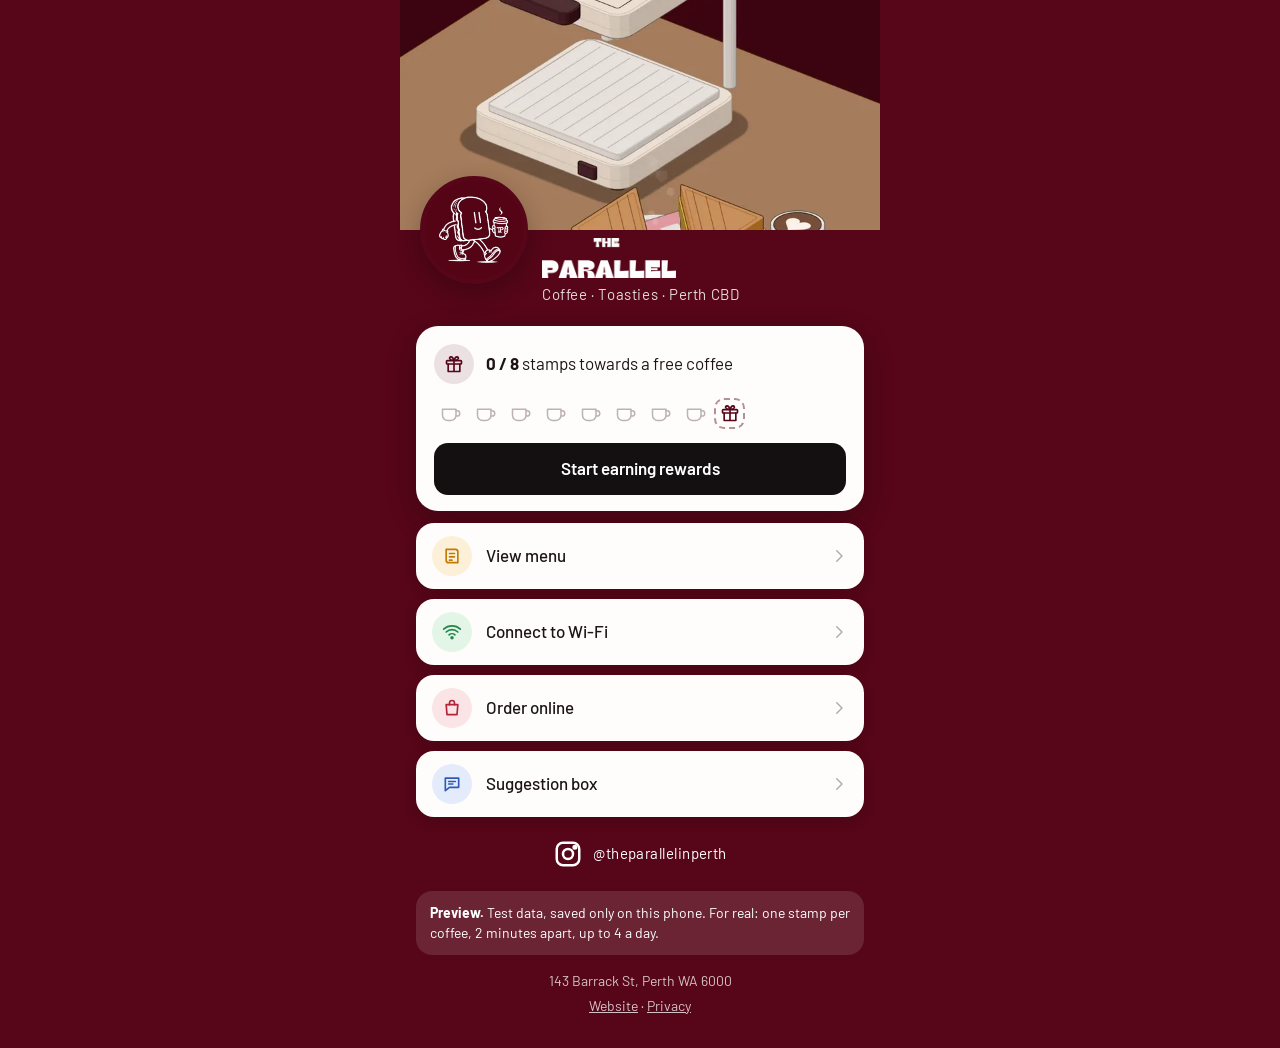
==== app/index.html @ e0374dcf "App de fidelidad (preview): página del café, tarjeta de sellos, menú, wifi y sugerencias Co-Authored" ====
<!doctype html>
<html lang="en">
  <head>
    <meta charset="UTF-8" />
    <meta name="viewport" content="width=device-width, initial-scale=1.0, viewport-fit=cover" />
    <meta name="theme-color" content="#560618" />
    <meta name="robots" content="noindex" />
    <link rel="icon" type="image/png" href="venues/the-parallel/icon-192.png" />
    <link rel="apple-touch-icon" href="venues/the-parallel/icon-192.png" />
    <link rel="manifest" href="manifest.webmanifest" />
    <meta name="apple-mobile-web-app-capable" content="yes" />
    <meta name="apple-mobile-web-app-status-bar-style" content="black-translucent" />
    <meta name="apple-mobile-web-app-title" content="The Parallel" />
    <link rel="preconnect" href="https://fonts.googleapis.com" />
    <link rel="preconnect" href="https://fonts.gstatic.com" crossorigin />
    <link href="https://fonts.googleapis.com/css2?family=Anton&family=Barlow:wght@400;500;600;700&display=swap" rel="stylesheet" />
    <title>The Parallel</title>
    <script type="module" crossorigin src="./assets/index-B_tywUZi.js"></script>
    <link rel="stylesheet" crossorigin href="./assets/index-DwlI2sBi.css">
  </head>
  <body>
    <div id="root"></div>
  </body>
</html>
---- app/assets/index-DwlI2sBi.css ----
:root{--brand:#560618;--on-brand:#fff;--display:system-ui, sans-serif;--body:system-ui, sans-serif;--ink:#1d1416;--muted:#6c5f62;--card:#fffdfb;--line:#1d14161f;--radius:22px;--lightningcss-light:initial;--lightningcss-dark: ;color-scheme:light}*,:before,:after{box-sizing:border-box}html,body{margin:0}body{background:var(--brand);color:var(--ink);font-family:var(--body);-webkit-font-smoothing:antialiased;-webkit-tap-highlight-color:transparent;font-size:16px;line-height:1.45}img{max-width:100%;display:block}button,input,textarea{font:inherit}a{color:inherit}.sr-only{clip:rect(0 0 0 0);white-space:nowrap;width:1px;height:1px;position:absolute;overflow:hidden}.home{max-width:480px;min-height:100vh;margin:0 auto}.cover{background:#3d0410;height:230px;overflow:hidden}.cover img{object-fit:cover;width:100%;height:100%}.venue-head{color:var(--on-brand);align-items:flex-start;gap:14px;margin-top:-54px;padding:0 20px 6px;display:flex;position:relative}.badge{border:5px solid var(--brand);background:var(--brand);border-radius:50%;flex:none;width:108px;height:108px;overflow:hidden;box-shadow:0 8px 24px #00000040}.badge img{object-fit:cover;width:100%;height:100%}.venue-head>div{min-width:0;padding-top:62px}.wordmark{object-fit:contain;object-position:left;width:auto;max-width:100%;height:40px}.tagline{letter-spacing:.04em;opacity:.85;margin:6px 0 0;font-size:15px}.content{padding:14px 16px calc(28px + env(safe-area-inset-bottom));gap:12px;display:grid}.stamp-card{background:var(--card);border-radius:var(--radius);gap:14px;padding:18px 18px 16px;display:grid;box-shadow:0 10px 30px #00000038}.stamp-card.ready{outline:3px solid #f2c14e}.stamp-card-title{align-items:center;gap:12px;display:flex}.stamp-card-title p{margin:0;font-size:17px}.stamp-card-title strong{font-weight:700}.stamps{flex-wrap:wrap;gap:4px;display:flex}.stamp{border:2px solid var(--line);color:#bdb2b4;border-radius:50%;justify-content:center;align-items:center;width:31px;height:31px;display:inline-flex}.stamp.cup{border:none;border-radius:10px}.stamp.done{color:var(--brand);background:color-mix(in srgb, var(--brand) 10%, white)}.stamp:not(.cup).done{border-color:var(--brand);background:var(--brand)}.stamp.reward{border:2px dashed color-mix(in srgb, var(--brand) 45%, white);color:var(--brand);border-radius:10px}.stamp.reward.done{color:var(--ink);background:#f2c14e;border-color:#f2c14e}.stamp-card-hint{color:var(--muted);align-items:center;gap:10px;margin:0;font-size:15px;display:flex}.stamp-card-hint svg{color:var(--brand);flex:none}.stamp-card-extra{color:var(--brand);margin:-6px 0 0;font-size:14px;font-weight:600}.round-icon{border-radius:50%;flex:none;justify-content:center;align-items:center;width:40px;height:40px;display:inline-flex}.round-icon.big{width:60px;height:60px}.round-icon.accent{background:color-mix(in srgb, var(--brand) 12%, white);color:var(--brand)}.round-icon.amber{color:#c27a07;background:#fdf0d8}.round-icon.green{color:#23864a;background:#e2f5e7}.round-icon.rose{color:#b4233a;background:#fbe4e6}.round-icon.blue{color:#2f5bb7;background:#e4ecfb}.btn-dark,.btn-light,.btn-ghost{cursor:pointer;text-align:center;border:none;border-radius:14px;justify-content:center;align-items:center;gap:8px;width:100%;min-height:52px;padding:12px 18px;font-size:17px;font-weight:600;text-decoration:none;display:flex}.btn-dark{color:#fff;background:#141012}.btn-light{color:var(--ink);background:#fff}.btn-ghost{color:var(--on-brand);background:0 0;border:1px solid #ffffff80}.btn-ghost.dark{color:var(--ink);border-color:var(--line);background:#fff}button:disabled{opacity:.6;cursor:default}:focus-visible{outline-offset:2px;outline:3px solid #f2c14e}.links{gap:10px;display:grid}.link{background:var(--card);border-radius:18px;align-items:center;gap:14px;min-height:66px;padding:12px 16px;font-size:17px;font-weight:500;text-decoration:none;display:flex;box-shadow:0 4px 14px #00000024}.link>svg:last-child{color:#b6aaad;margin-left:auto}.link:active{transform:scale(.99)}.insta{color:var(--on-brand);letter-spacing:.03em;justify-self:center;align-items:center;gap:10px;padding:10px 16px;font-size:15px;text-decoration:none;display:inline-flex}.demo-box{color:var(--on-brand);background:#ffffff1f;border-radius:16px;gap:10px;padding:12px 14px;font-size:14px;display:grid}.demo-box p{margin:0}.foot{color:var(--on-brand);opacity:.75;text-align:center;font-size:14px}.foot p{margin:4px 0}.link-btn{color:inherit;cursor:pointer;font-size:inherit;background:0 0;border:none;padding:0;text-decoration:underline}.sheet-backdrop{z-index:20;background:#0a04068c;justify-content:center;align-items:flex-end;animation:.2s fade;display:flex;position:fixed;inset:0}.sheet{width:100%;max-width:480px;max-height:94vh;padding:14px 22px calc(26px + env(safe-area-inset-bottom));border-radius:26px 26px 0 0;animation:.28s cubic-bezier(.2,.9,.3,1) up;position:relative;overflow-y:auto}.sheet.brand{background:var(--brand);color:var(--on-brand)}.sheet.light{background:var(--card);color:var(--ink)}.sheet-grip{opacity:.3;background:currentColor;border-radius:3px;width:44px;height:5px;margin:0 auto 8px}.sheet-close{width:40px;height:40px;color:inherit;cursor:pointer;background:#7f7f7f2e;border:none;border-radius:50%;font-size:24px;line-height:1;position:absolute;top:10px;right:12px}@keyframes up{0%{opacity:0;transform:translateY(40px)}}@keyframes fade{0%{opacity:0}}.join{text-align:center;gap:12px;padding-top:6px;display:grid}.join .round-icon{color:var(--on-brand);background:#ffffff29;justify-self:center}.join h2,.wifi h2,.tap-screen h2,.panel h2{font-family:var(--display);letter-spacing:.02em;margin:0;font-size:30px;font-weight:400;line-height:1.1}.join-sub{opacity:.9;margin:-4px 0 6px}.join input:not([type=checkbox]),.panel input,.panel textarea{width:100%;min-height:52px;color:var(--ink);background:#fff;border:1px solid #0000;border-radius:14px;padding:12px 16px;font-size:17px}.join input[type=date]{text-align:left}.join-label{text-align:left;opacity:.9;margin-bottom:-6px;font-size:14px}.join-check{text-align:left;align-items:center;gap:12px;padding:6px 2px;font-size:15px;display:flex}.join-check input{accent-color:#fff;flex:none;width:22px;height:22px}.join-error{color:#b4233a;background:#fff;border-radius:10px;margin:0;padding:8px 12px;font-size:15px}.join-legal{opacity:.85;margin:2px 0 0;font-size:13px}.wifi{text-align:center;gap:12px;padding-top:6px;display:grid}.wifi .round-icon{justify-self:center}.wifi dl{gap:2px;margin:0;display:grid}.wifi dt{color:var(--muted);text-transform:uppercase;letter-spacing:.1em;font-size:13px}.wifi dd{word-break:break-all;margin:0 0 8px;font-size:22px;font-weight:600}.muted{color:var(--muted);margin:0}.tap-screen{max-width:480px;min-height:100vh;color:var(--on-brand);text-align:center;flex-direction:column;justify-content:center;align-items:center;gap:16px;margin:0 auto;padding:40px 24px;display:flex}.tap-screen .btn-light,.tap-screen .btn-ghost{max-width:340px}.tap-burst{background:#ffffff24;border-radius:50%;justify-content:center;align-items:center;width:150px;height:150px;animation:.5s cubic-bezier(.2,1.4,.4,1) pop;display:flex}.tap-text{opacity:.95;margin:0;font-size:18px}.tap-text.small{opacity:.8;font-size:15px}@keyframes pop{0%{opacity:0;transform:scale(.4)}}.menu-page,.plain-page{background:var(--card);max-width:480px;min-height:100vh;margin:0 auto;padding-bottom:96px}.plain-page{padding-bottom:32px}.menu-head{z-index:5;background:var(--card);align-items:center;gap:8px;padding:12px 12px 8px;display:flex;position:sticky;top:0}.menu-head h1{font-family:var(--display);letter-spacing:.02em;margin:0;font-size:28px;font-weight:400}.icon-btn{border-radius:50%;justify-content:center;align-items:center;width:44px;height:44px;text-decoration:none;display:inline-flex}.menu-tabs{z-index:5;background:var(--card);gap:8px;padding:4px 16px 12px;display:flex;position:sticky;top:64px;overflow-x:auto}.menu-tabs button{min-height:40px;color:var(--ink);cursor:pointer;background:#efe8e9;border:none;border-radius:999px;flex:none;padding:8px 18px;font-weight:600}.menu-tabs button.on{background:var(--brand);color:var(--on-brand)}.menu-list{padding:0 16px}.menu-list section{margin-bottom:18px}.menu-list h2{text-transform:uppercase;letter-spacing:.12em;color:var(--muted);margin:8px 0 4px;font-size:13px;font-weight:600}.menu-note{text-transform:none;letter-spacing:0;font-weight:400}.menu-item{border-bottom:1px solid var(--line);justify-content:space-between;gap:16px;padding:12px 0;display:flex}.menu-item-name{margin:0;font-size:17px;font-weight:600}.menu-item-desc{color:var(--muted);margin:2px 0 0;font-size:15px}.menu-item-price{white-space:nowrap;margin:0;font-weight:600}.tag{color:#23864a;vertical-align:2px;background:#e2f5e7;border-radius:6px;margin-left:6px;padding:1px 6px;font-size:12px;font-weight:600;display:inline-block}.menu-foot{color:var(--muted);margin:8px 0 0;font-size:14px}.menu-empty{color:var(--muted);text-align:center;padding:24px 0}.btn-dark.order{margin:8px 0 16px}.menu-search{left:50%;bottom:calc(14px + env(safe-area-inset-bottom));width:min(448px,100% - 32px);min-height:52px;color:var(--muted);background:#fff;border-radius:999px;align-items:center;gap:10px;padding:0 16px;display:flex;position:fixed;transform:translate(-50%);box-shadow:0 6px 24px #0003}.menu-search input{color:var(--ink);background:0 0;border:none;outline:none;flex:1;min-height:50px;font-size:17px}.panel{gap:12px;padding:8px 16px 16px;display:grid}.panel p{margin:0}.panel label{margin-bottom:-6px;font-size:15px;font-weight:600}.panel input,.panel textarea{border-color:var(--line)}@media (prefers-reduced-motion:reduce){*{animation:none!important}}
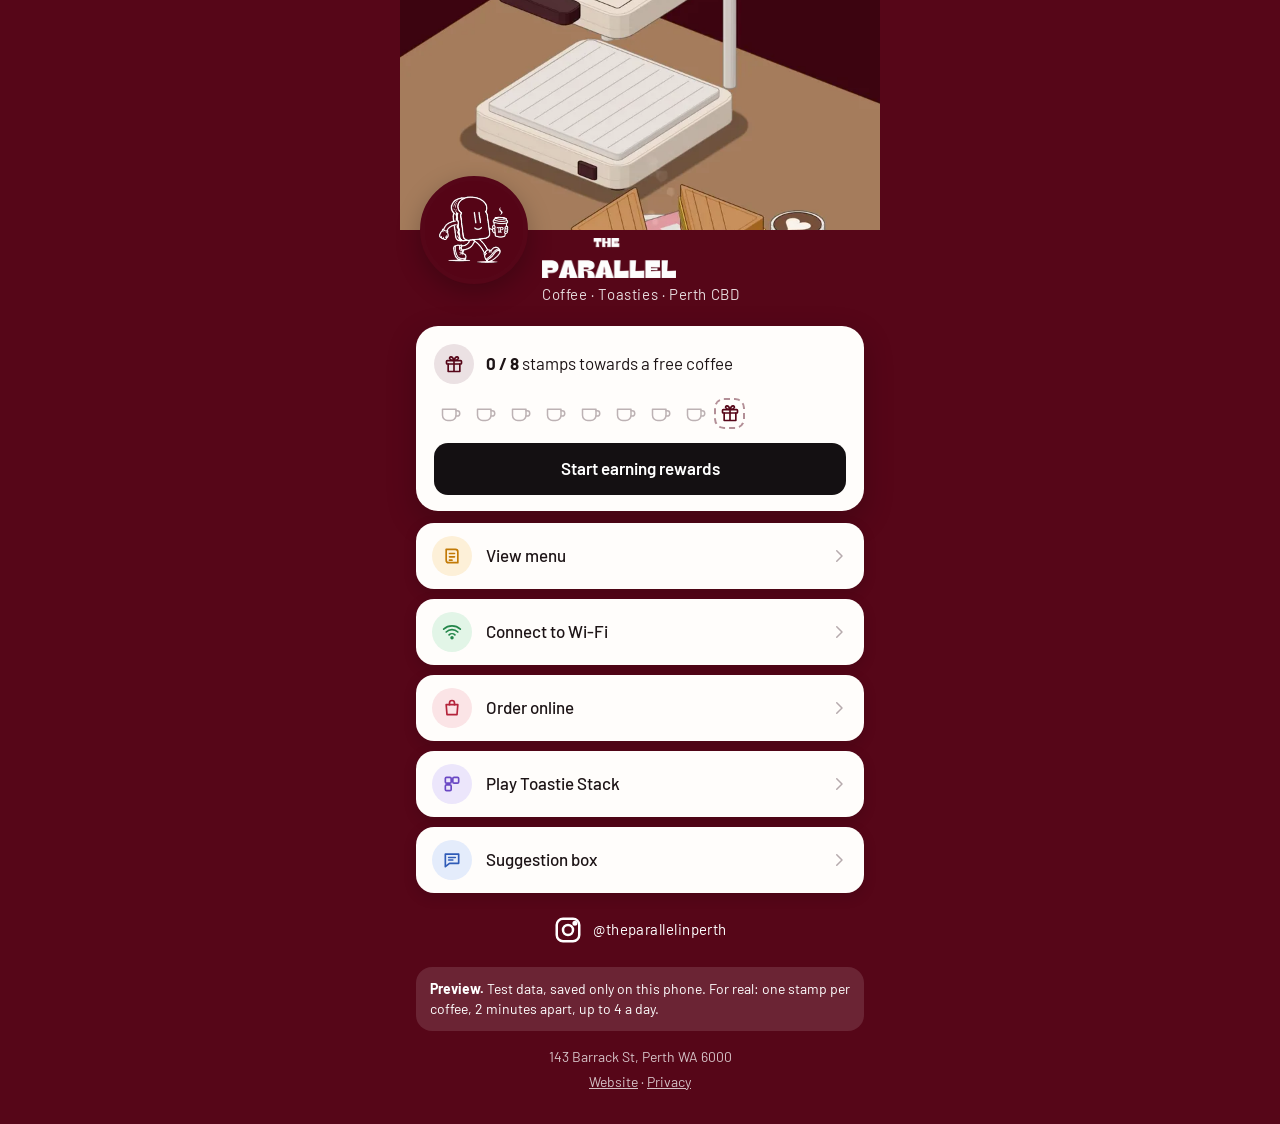
==== commit 927c5fc1: "App de fidelidad (preview): juego Toastie Stack Co-Authored-By: Claude Opus 5.5 <noreply@anthropic.c" ====
--- a/app/index.html
+++ b/app/index.html
@@ -15,8 +15,8 @@
     <link rel="preconnect" href="https://fonts.gstatic.com" crossorigin />
     <link href="https://fonts.googleapis.com/css2?family=Anton&family=Barlow:wght@400;500;600;700&display=swap" rel="stylesheet" />
     <title>The Parallel</title>
-    <script type="module" crossorigin src="./assets/index-B_tywUZi.js"></script>
-    <link rel="stylesheet" crossorigin href="./assets/index-DwlI2sBi.css">
+    <script type="module" crossorigin src="./assets/index-Ck4AeM89.js"></script>
+    <link rel="stylesheet" crossorigin href="./assets/index-Dl4rH0qM.css">
   </head>
   <body>
     <div id="root"></div>
--- a/app/assets/index-Dl4rH0qM.css
+++ b/app/assets/index-Dl4rH0qM.css
@@ -0,0 +1 @@
+:root{--brand:#560618;--on-brand:#fff;--display:system-ui, sans-serif;--body:system-ui, sans-serif;--ink:#1d1416;--muted:#6c5f62;--card:#fffdfb;--line:#1d14161f;--radius:22px;--lightningcss-light:initial;--lightningcss-dark: ;color-scheme:light}*,:before,:after{box-sizing:border-box}html,body{margin:0}body{background:var(--brand);color:var(--ink);font-family:var(--body);-webkit-font-smoothing:antialiased;-webkit-tap-highlight-color:transparent;font-size:16px;line-height:1.45}img{max-width:100%;display:block}button,input,textarea{font:inherit}a{color:inherit}.sr-only{clip:rect(0 0 0 0);white-space:nowrap;width:1px;height:1px;position:absolute;overflow:hidden}.home{max-width:480px;min-height:100vh;margin:0 auto}.cover{background:#3d0410;height:230px;overflow:hidden}.cover img{object-fit:cover;width:100%;height:100%}.venue-head{color:var(--on-brand);align-items:flex-start;gap:14px;margin-top:-54px;padding:0 20px 6px;display:flex;position:relative}.badge{border:5px solid var(--brand);background:var(--brand);border-radius:50%;flex:none;width:108px;height:108px;overflow:hidden;box-shadow:0 8px 24px #00000040}.badge img{object-fit:cover;width:100%;height:100%}.venue-head>div{min-width:0;padding-top:62px}.wordmark{object-fit:contain;object-position:left;width:auto;max-width:100%;height:40px}.tagline{letter-spacing:.04em;opacity:.85;margin:6px 0 0;font-size:15px}.content{padding:14px 16px calc(28px + env(safe-area-inset-bottom));gap:12px;display:grid}.stamp-card{background:var(--card);border-radius:var(--radius);gap:14px;padding:18px 18px 16px;display:grid;box-shadow:0 10px 30px #00000038}.stamp-card.ready{outline:3px solid #f2c14e}.stamp-card-title{align-items:center;gap:12px;display:flex}.stamp-card-title p{margin:0;font-size:17px}.stamp-card-title strong{font-weight:700}.stamps{flex-wrap:wrap;gap:4px;display:flex}.stamp{border:2px solid var(--line);color:#bdb2b4;border-radius:50%;justify-content:center;align-items:center;width:31px;height:31px;display:inline-flex}.stamp.cup{border:none;border-radius:10px}.stamp.done{color:var(--brand);background:color-mix(in srgb, var(--brand) 10%, white)}.stamp:not(.cup).done{border-color:var(--brand);background:var(--brand)}.stamp.reward{border:2px dashed color-mix(in srgb, var(--brand) 45%, white);color:var(--brand);border-radius:10px}.stamp.reward.done{color:var(--ink);background:#f2c14e;border-color:#f2c14e}.stamp-card-hint{color:var(--muted);align-items:center;gap:10px;margin:0;font-size:15px;display:flex}.stamp-card-hint svg{color:var(--brand);flex:none}.stamp-card-extra{color:var(--brand);margin:-6px 0 0;font-size:14px;font-weight:600}.round-icon{border-radius:50%;flex:none;justify-content:center;align-items:center;width:40px;height:40px;display:inline-flex}.round-icon.big{width:60px;height:60px}.round-icon.accent{background:color-mix(in srgb, var(--brand) 12%, white);color:var(--brand)}.round-icon.amber{color:#c27a07;background:#fdf0d8}.round-icon.green{color:#23864a;background:#e2f5e7}.round-icon.rose{color:#b4233a;background:#fbe4e6}.round-icon.blue{color:#2f5bb7;background:#e4ecfb}.round-icon.violet{color:#6a48c4;background:#ece6fb}.btn-dark,.btn-light,.btn-ghost{cursor:pointer;text-align:center;border:none;border-radius:14px;justify-content:center;align-items:center;gap:8px;width:100%;min-height:52px;padding:12px 18px;font-size:17px;font-weight:600;text-decoration:none;display:flex}.btn-dark{color:#fff;background:#141012}.btn-light{color:var(--ink);background:#fff}.btn-ghost{color:var(--on-brand);background:0 0;border:1px solid #ffffff80}.btn-ghost.dark{color:var(--ink);border-color:var(--line);background:#fff}button:disabled{opacity:.6;cursor:default}:focus-visible{outline-offset:2px;outline:3px solid #f2c14e}.links{gap:10px;display:grid}.link{background:var(--card);border-radius:18px;align-items:center;gap:14px;min-height:66px;padding:12px 16px;font-size:17px;font-weight:500;text-decoration:none;display:flex;box-shadow:0 4px 14px #00000024}.link>svg:last-child{color:#b6aaad;margin-left:auto}.link:active{transform:scale(.99)}.insta{color:var(--on-brand);letter-spacing:.03em;justify-self:center;align-items:center;gap:10px;padding:10px 16px;font-size:15px;text-decoration:none;display:inline-flex}.demo-box{color:var(--on-brand);background:#ffffff1f;border-radius:16px;gap:10px;padding:12px 14px;font-size:14px;display:grid}.demo-box p{margin:0}.foot{color:var(--on-brand);opacity:.75;text-align:center;font-size:14px}.foot p{margin:4px 0}.link-btn{color:inherit;cursor:pointer;font-size:inherit;background:0 0;border:none;padding:0;text-decoration:underline}.sheet-backdrop{z-index:20;background:#0a04068c;justify-content:center;align-items:flex-end;animation:.2s fade;display:flex;position:fixed;inset:0}.sheet{width:100%;max-width:480px;max-height:94vh;padding:14px 22px calc(26px + env(safe-area-inset-bottom));border-radius:26px 26px 0 0;animation:.28s cubic-bezier(.2,.9,.3,1) up;position:relative;overflow-y:auto}.sheet.brand{background:var(--brand);color:var(--on-brand)}.sheet.light{background:var(--card);color:var(--ink)}.sheet-grip{opacity:.3;background:currentColor;border-radius:3px;width:44px;height:5px;margin:0 auto 8px}.sheet-close{width:40px;height:40px;color:inherit;cursor:pointer;background:#7f7f7f2e;border:none;border-radius:50%;font-size:24px;line-height:1;position:absolute;top:10px;right:12px}@keyframes up{0%{opacity:0;transform:translateY(40px)}}@keyframes fade{0%{opacity:0}}.join{text-align:center;gap:12px;padding-top:6px;display:grid}.join .round-icon{color:var(--on-brand);background:#ffffff29;justify-self:center}.join h2,.wifi h2,.tap-screen h2,.panel h2{font-family:var(--display);letter-spacing:.02em;margin:0;font-size:30px;font-weight:400;line-height:1.1}.join-sub{opacity:.9;margin:-4px 0 6px}.join input:not([type=checkbox]),.panel input,.panel textarea{width:100%;min-height:52px;color:var(--ink);background:#fff;border:1px solid #0000;border-radius:14px;padding:12px 16px;font-size:17px}.join input[type=date]{text-align:left}.join-label{text-align:left;opacity:.9;margin-bottom:-6px;font-size:14px}.join-check{text-align:left;align-items:center;gap:12px;padding:6px 2px;font-size:15px;display:flex}.join-check input{accent-color:#fff;flex:none;width:22px;height:22px}.join-error{color:#b4233a;background:#fff;border-radius:10px;margin:0;padding:8px 12px;font-size:15px}.join-legal{opacity:.85;margin:2px 0 0;font-size:13px}.wifi{text-align:center;gap:12px;padding-top:6px;display:grid}.wifi .round-icon{justify-self:center}.wifi dl{gap:2px;margin:0;display:grid}.wifi dt{color:var(--muted);text-transform:uppercase;letter-spacing:.1em;font-size:13px}.wifi dd{word-break:break-all;margin:0 0 8px;font-size:22px;font-weight:600}.muted{color:var(--muted);margin:0}.tap-screen{max-width:480px;min-height:100vh;color:var(--on-brand);text-align:center;flex-direction:column;justify-content:center;align-items:center;gap:16px;margin:0 auto;padding:40px 24px;display:flex}.tap-screen .btn-light,.tap-screen .btn-ghost{max-width:340px}.tap-burst{background:#ffffff24;border-radius:50%;justify-content:center;align-items:center;width:150px;height:150px;animation:.5s cubic-bezier(.2,1.4,.4,1) pop;display:flex}.tap-text{opacity:.95;margin:0;font-size:18px}.tap-text.small{opacity:.8;font-size:15px}@keyframes pop{0%{opacity:0;transform:scale(.4)}}.menu-page,.plain-page{background:var(--card);max-width:480px;min-height:100vh;margin:0 auto;padding-bottom:96px}.plain-page{padding-bottom:32px}.menu-head{z-index:5;background:var(--card);align-items:center;gap:8px;padding:12px 12px 8px;display:flex;position:sticky;top:0}.menu-head h1{font-family:var(--display);letter-spacing:.02em;margin:0;font-size:28px;font-weight:400}.icon-btn{border-radius:50%;justify-content:center;align-items:center;width:44px;height:44px;text-decoration:none;display:inline-flex}.menu-tabs{z-index:5;background:var(--card);gap:8px;padding:4px 16px 12px;display:flex;position:sticky;top:64px;overflow-x:auto}.menu-tabs button{min-height:40px;color:var(--ink);cursor:pointer;background:#efe8e9;border:none;border-radius:999px;flex:none;padding:8px 18px;font-weight:600}.menu-tabs button.on{background:var(--brand);color:var(--on-brand)}.menu-list{padding:0 16px}.menu-list section{margin-bottom:18px}.menu-list h2{text-transform:uppercase;letter-spacing:.12em;color:var(--muted);margin:8px 0 4px;font-size:13px;font-weight:600}.menu-note{text-transform:none;letter-spacing:0;font-weight:400}.menu-item{border-bottom:1px solid var(--line);justify-content:space-between;gap:16px;padding:12px 0;display:flex}.menu-item-name{margin:0;font-size:17px;font-weight:600}.menu-item-desc{color:var(--muted);margin:2px 0 0;font-size:15px}.menu-item-price{white-space:nowrap;margin:0;font-weight:600}.tag{color:#23864a;vertical-align:2px;background:#e2f5e7;border-radius:6px;margin-left:6px;padding:1px 6px;font-size:12px;font-weight:600;display:inline-block}.menu-foot{color:var(--muted);margin:8px 0 0;font-size:14px}.menu-empty{color:var(--muted);text-align:center;padding:24px 0}.btn-dark.order{margin:8px 0 16px}.menu-search{left:50%;bottom:calc(14px + env(safe-area-inset-bottom));width:min(448px,100% - 32px);min-height:52px;color:var(--muted);background:#fff;border-radius:999px;align-items:center;gap:10px;padding:0 16px;display:flex;position:fixed;transform:translate(-50%);box-shadow:0 6px 24px #0003}.menu-search input{color:var(--ink);background:0 0;border:none;outline:none;flex:1;min-height:50px;font-size:17px}.panel{gap:12px;padding:8px 16px 16px;display:grid}.panel p{margin:0}.panel label{margin-bottom:-6px;font-size:15px;font-weight:600}.panel input,.panel textarea{border-color:var(--line)}@media (prefers-reduced-motion:reduce){*{animation:none!important}}.game-page{max-width:480px;min-height:100vh;padding:0 14px calc(18px + env(safe-area-inset-bottom));color:var(--on-brand);touch-action:manipulation;-webkit-user-select:none;user-select:none;flex-direction:column;gap:10px;margin:0 auto;display:flex}.game-head{align-items:center;gap:8px;padding-top:10px;display:flex}.game-head h1{font-family:var(--display);letter-spacing:.02em;flex:1;margin:0;font-size:26px;font-weight:400}.icon-btn.light{color:var(--on-brand)}.game-pause{min-height:40px;color:inherit;cursor:pointer;background:0 0;border:1px solid #ffffff80;border-radius:999px;padding:6px 16px;font-weight:600}.game-stats{opacity:.9;justify-content:space-between;font-size:15px;display:flex}.game-stats strong{margin-left:4px;font-size:18px}.game-board{width:min(100%,55.5556dvh - 150px);margin:0 auto;position:relative}.game-board canvas{touch-action:none;border-radius:14px;width:100%;display:block;box-shadow:0 10px 30px #00000059}.game-over{text-align:center;background:#2a0209d1;border-radius:14px;flex-direction:column;justify-content:center;align-items:center;gap:12px;padding:24px;display:flex;position:absolute;inset:0}.game-over h2{font-family:var(--display);margin:0;font-size:34px;font-weight:400}.game-over p{margin:0;font-size:18px}.game-pad{grid-template-columns:repeat(4,1fr);gap:10px;display:grid}.game-pad button{min-height:60px;color:var(--on-brand);cursor:pointer;background:#ffffff24;border:none;border-radius:16px;font-size:24px}.game-pad button:active{background:#ffffff47}.game-hint{text-align:center;opacity:.7;margin:0;font-size:13px}
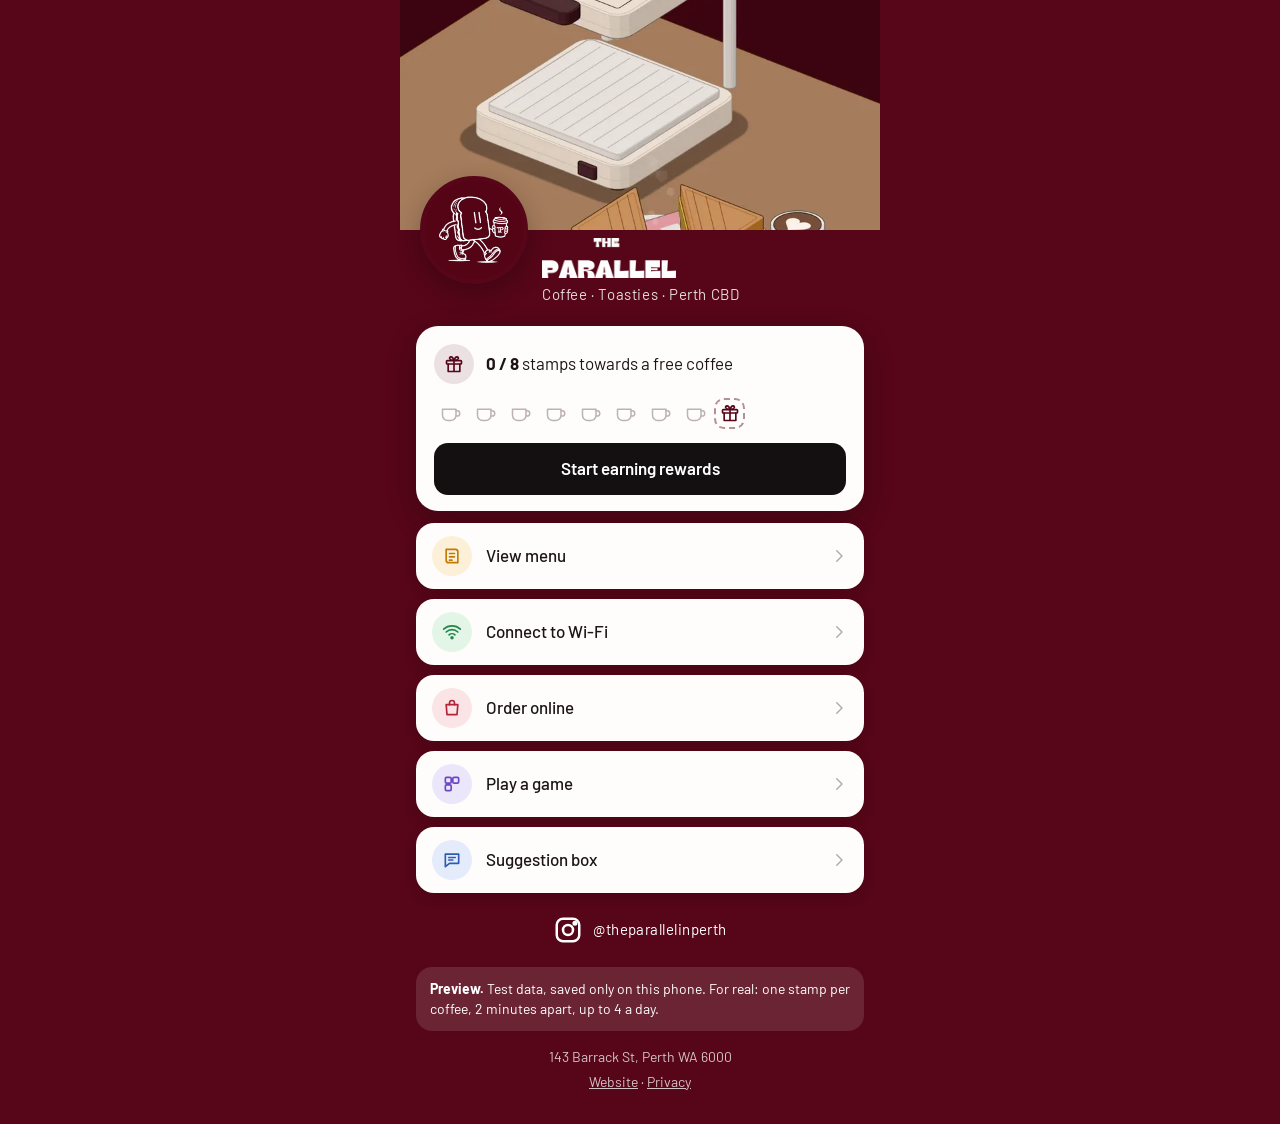
==== commit a5e0e491: "App de fidelidad (preview): juego Toastie Builder y página de juegos Co-Authored-By: Claude Opus 5.5" ====
--- a/app/index.html
+++ b/app/index.html
@@ -15,8 +15,8 @@
     <link rel="preconnect" href="https://fonts.gstatic.com" crossorigin />
     <link href="https://fonts.googleapis.com/css2?family=Anton&family=Barlow:wght@400;500;600;700&display=swap" rel="stylesheet" />
     <title>The Parallel</title>
-    <script type="module" crossorigin src="./assets/index-Ck4AeM89.js"></script>
-    <link rel="stylesheet" crossorigin href="./assets/index-Dl4rH0qM.css">
+    <script type="module" crossorigin src="./assets/index-8D137mpe.js"></script>
+    <link rel="stylesheet" crossorigin href="./assets/index-CJI5Zt0P.css">
   </head>
   <body>
     <div id="root"></div>
--- a/app/assets/index-CJI5Zt0P.css
+++ b/app/assets/index-CJI5Zt0P.css
@@ -0,0 +1 @@
+:root{--brand:#560618;--on-brand:#fff;--display:system-ui, sans-serif;--body:system-ui, sans-serif;--ink:#1d1416;--muted:#6c5f62;--card:#fffdfb;--line:#1d14161f;--radius:22px;--lightningcss-light:initial;--lightningcss-dark: ;color-scheme:light}*,:before,:after{box-sizing:border-box}html,body{margin:0}body{background:var(--brand);color:var(--ink);font-family:var(--body);-webkit-font-smoothing:antialiased;-webkit-tap-highlight-color:transparent;font-size:16px;line-height:1.45}img{max-width:100%;display:block}button,input,textarea{font:inherit}a{color:inherit}.sr-only{clip:rect(0 0 0 0);white-space:nowrap;width:1px;height:1px;position:absolute;overflow:hidden}.home{max-width:480px;min-height:100vh;margin:0 auto}.cover{background:#3d0410;height:230px;overflow:hidden}.cover img{object-fit:cover;width:100%;height:100%}.venue-head{color:var(--on-brand);align-items:flex-start;gap:14px;margin-top:-54px;padding:0 20px 6px;display:flex;position:relative}.badge{border:5px solid var(--brand);background:var(--brand);border-radius:50%;flex:none;width:108px;height:108px;overflow:hidden;box-shadow:0 8px 24px #00000040}.badge img{object-fit:cover;width:100%;height:100%}.venue-head>div{min-width:0;padding-top:62px}.wordmark{object-fit:contain;object-position:left;width:auto;max-width:100%;height:40px}.tagline{letter-spacing:.04em;opacity:.85;margin:6px 0 0;font-size:15px}.content{padding:14px 16px calc(28px + env(safe-area-inset-bottom));gap:12px;display:grid}.stamp-card{background:var(--card);border-radius:var(--radius);gap:14px;padding:18px 18px 16px;display:grid;box-shadow:0 10px 30px #00000038}.stamp-card.ready{outline:3px solid #f2c14e}.stamp-card-title{align-items:center;gap:12px;display:flex}.stamp-card-title p{margin:0;font-size:17px}.stamp-card-title strong{font-weight:700}.stamps{flex-wrap:wrap;gap:4px;display:flex}.stamp{border:2px solid var(--line);color:#bdb2b4;border-radius:50%;justify-content:center;align-items:center;width:31px;height:31px;display:inline-flex}.stamp.cup{border:none;border-radius:10px}.stamp.done{color:var(--brand);background:color-mix(in srgb, var(--brand) 10%, white)}.stamp:not(.cup).done{border-color:var(--brand);background:var(--brand)}.stamp.reward{border:2px dashed color-mix(in srgb, var(--brand) 45%, white);color:var(--brand);border-radius:10px}.stamp.reward.done{color:var(--ink);background:#f2c14e;border-color:#f2c14e}.stamp-card-hint{color:var(--muted);align-items:center;gap:10px;margin:0;font-size:15px;display:flex}.stamp-card-hint svg{color:var(--brand);flex:none}.stamp-card-extra{color:var(--brand);margin:-6px 0 0;font-size:14px;font-weight:600}.round-icon{border-radius:50%;flex:none;justify-content:center;align-items:center;width:40px;height:40px;display:inline-flex}.round-icon.big{width:60px;height:60px}.round-icon.accent{background:color-mix(in srgb, var(--brand) 12%, white);color:var(--brand)}.round-icon.amber{color:#c27a07;background:#fdf0d8}.round-icon.green{color:#23864a;background:#e2f5e7}.round-icon.rose{color:#b4233a;background:#fbe4e6}.round-icon.blue{color:#2f5bb7;background:#e4ecfb}.round-icon.violet{color:#6a48c4;background:#ece6fb}.btn-dark,.btn-light,.btn-ghost{cursor:pointer;text-align:center;border:none;border-radius:14px;justify-content:center;align-items:center;gap:8px;width:100%;min-height:52px;padding:12px 18px;font-size:17px;font-weight:600;text-decoration:none;display:flex}.btn-dark{color:#fff;background:#141012}.btn-light{color:var(--ink);background:#fff}.btn-ghost{color:var(--on-brand);background:0 0;border:1px solid #ffffff80}.btn-ghost.dark{color:var(--ink);border-color:var(--line);background:#fff}button:disabled{opacity:.6;cursor:default}:focus-visible{outline-offset:2px;outline:3px solid #f2c14e}.links{gap:10px;display:grid}.link{background:var(--card);border-radius:18px;align-items:center;gap:14px;min-height:66px;padding:12px 16px;font-size:17px;font-weight:500;text-decoration:none;display:flex;box-shadow:0 4px 14px #00000024}.link>svg:last-child{color:#b6aaad;margin-left:auto}.link:active{transform:scale(.99)}.insta{color:var(--on-brand);letter-spacing:.03em;justify-self:center;align-items:center;gap:10px;padding:10px 16px;font-size:15px;text-decoration:none;display:inline-flex}.demo-box{color:var(--on-brand);background:#ffffff1f;border-radius:16px;gap:10px;padding:12px 14px;font-size:14px;display:grid}.demo-box p{margin:0}.foot{color:var(--on-brand);opacity:.75;text-align:center;font-size:14px}.foot p{margin:4px 0}.link-btn{color:inherit;cursor:pointer;font-size:inherit;background:0 0;border:none;padding:0;text-decoration:underline}.sheet-backdrop{z-index:20;background:#0a04068c;justify-content:center;align-items:flex-end;animation:.2s fade;display:flex;position:fixed;inset:0}.sheet{width:100%;max-width:480px;max-height:94vh;padding:14px 22px calc(26px + env(safe-area-inset-bottom));border-radius:26px 26px 0 0;animation:.28s cubic-bezier(.2,.9,.3,1) up;position:relative;overflow-y:auto}.sheet.brand{background:var(--brand);color:var(--on-brand)}.sheet.light{background:var(--card);color:var(--ink)}.sheet-grip{opacity:.3;background:currentColor;border-radius:3px;width:44px;height:5px;margin:0 auto 8px}.sheet-close{width:40px;height:40px;color:inherit;cursor:pointer;background:#7f7f7f2e;border:none;border-radius:50%;font-size:24px;line-height:1;position:absolute;top:10px;right:12px}@keyframes up{0%{opacity:0;transform:translateY(40px)}}@keyframes fade{0%{opacity:0}}.join{text-align:center;gap:12px;padding-top:6px;display:grid}.join .round-icon{color:var(--on-brand);background:#ffffff29;justify-self:center}.join h2,.wifi h2,.tap-screen h2,.panel h2{font-family:var(--display);letter-spacing:.02em;margin:0;font-size:30px;font-weight:400;line-height:1.1}.join-sub{opacity:.9;margin:-4px 0 6px}.join input:not([type=checkbox]),.panel input,.panel textarea{width:100%;min-height:52px;color:var(--ink);background:#fff;border:1px solid #0000;border-radius:14px;padding:12px 16px;font-size:17px}.join input[type=date]{text-align:left}.join-label{text-align:left;opacity:.9;margin-bottom:-6px;font-size:14px}.join-check{text-align:left;align-items:center;gap:12px;padding:6px 2px;font-size:15px;display:flex}.join-check input{accent-color:#fff;flex:none;width:22px;height:22px}.join-error{color:#b4233a;background:#fff;border-radius:10px;margin:0;padding:8px 12px;font-size:15px}.join-legal{opacity:.85;margin:2px 0 0;font-size:13px}.wifi{text-align:center;gap:12px;padding-top:6px;display:grid}.wifi .round-icon{justify-self:center}.wifi dl{gap:2px;margin:0;display:grid}.wifi dt{color:var(--muted);text-transform:uppercase;letter-spacing:.1em;font-size:13px}.wifi dd{word-break:break-all;margin:0 0 8px;font-size:22px;font-weight:600}.muted{color:var(--muted);margin:0}.tap-screen{max-width:480px;min-height:100vh;color:var(--on-brand);text-align:center;flex-direction:column;justify-content:center;align-items:center;gap:16px;margin:0 auto;padding:40px 24px;display:flex}.tap-screen .btn-light,.tap-screen .btn-ghost{max-width:340px}.tap-burst{background:#ffffff24;border-radius:50%;justify-content:center;align-items:center;width:150px;height:150px;animation:.5s cubic-bezier(.2,1.4,.4,1) pop;display:flex}.tap-text{opacity:.95;margin:0;font-size:18px}.tap-text.small{opacity:.8;font-size:15px}@keyframes pop{0%{opacity:0;transform:scale(.4)}}.menu-page,.plain-page{background:var(--card);max-width:480px;min-height:100vh;margin:0 auto;padding-bottom:96px}.plain-page{padding-bottom:32px}.menu-head{z-index:5;background:var(--card);align-items:center;gap:8px;padding:12px 12px 8px;display:flex;position:sticky;top:0}.menu-head h1{font-family:var(--display);letter-spacing:.02em;margin:0;font-size:28px;font-weight:400}.icon-btn{border-radius:50%;justify-content:center;align-items:center;width:44px;height:44px;text-decoration:none;display:inline-flex}.menu-tabs{z-index:5;background:var(--card);gap:8px;padding:4px 16px 12px;display:flex;position:sticky;top:64px;overflow-x:auto}.menu-tabs button{min-height:40px;color:var(--ink);cursor:pointer;background:#efe8e9;border:none;border-radius:999px;flex:none;padding:8px 18px;font-weight:600}.menu-tabs button.on{background:var(--brand);color:var(--on-brand)}.menu-list{padding:0 16px}.menu-list section{margin-bottom:18px}.menu-list h2{text-transform:uppercase;letter-spacing:.12em;color:var(--muted);margin:8px 0 4px;font-size:13px;font-weight:600}.menu-note{text-transform:none;letter-spacing:0;font-weight:400}.menu-item{border-bottom:1px solid var(--line);justify-content:space-between;gap:16px;padding:12px 0;display:flex}.menu-item-name{margin:0;font-size:17px;font-weight:600}.menu-item-desc{color:var(--muted);margin:2px 0 0;font-size:15px}.menu-item-price{white-space:nowrap;margin:0;font-weight:600}.tag{color:#23864a;vertical-align:2px;background:#e2f5e7;border-radius:6px;margin-left:6px;padding:1px 6px;font-size:12px;font-weight:600;display:inline-block}.menu-foot{color:var(--muted);margin:8px 0 0;font-size:14px}.menu-empty{color:var(--muted);text-align:center;padding:24px 0}.btn-dark.order{margin:8px 0 16px}.menu-search{left:50%;bottom:calc(14px + env(safe-area-inset-bottom));width:min(448px,100% - 32px);min-height:52px;color:var(--muted);background:#fff;border-radius:999px;align-items:center;gap:10px;padding:0 16px;display:flex;position:fixed;transform:translate(-50%);box-shadow:0 6px 24px #0003}.menu-search input{color:var(--ink);background:0 0;border:none;outline:none;flex:1;min-height:50px;font-size:17px}.panel{gap:12px;padding:8px 16px 16px;display:grid}.panel p{margin:0}.panel label{margin-bottom:-6px;font-size:15px;font-weight:600}.panel input,.panel textarea{border-color:var(--line)}@media (prefers-reduced-motion:reduce){*{animation:none!important}}.game-page{max-width:480px;min-height:100vh;padding:0 14px calc(18px + env(safe-area-inset-bottom));color:var(--on-brand);touch-action:manipulation;-webkit-user-select:none;user-select:none;flex-direction:column;gap:10px;margin:0 auto;display:flex}.game-head{align-items:center;gap:8px;padding-top:10px;display:flex}.game-head h1{font-family:var(--display);letter-spacing:.02em;flex:1;margin:0;font-size:26px;font-weight:400}.icon-btn.light{color:var(--on-brand)}.game-pause{min-height:40px;color:inherit;cursor:pointer;background:0 0;border:1px solid #ffffff80;border-radius:999px;padding:6px 16px;font-weight:600}.game-stats{opacity:.9;justify-content:space-between;font-size:15px;display:flex}.game-stats strong{margin-left:4px;font-size:18px}.game-board{width:min(100%,55.5556dvh - 150px);margin:0 auto;position:relative}.game-board canvas{touch-action:none;border-radius:14px;width:100%;display:block;box-shadow:0 10px 30px #00000059}.game-over{text-align:center;background:#2a0209d1;border-radius:14px;flex-direction:column;justify-content:center;align-items:center;gap:12px;padding:24px;display:flex;position:absolute;inset:0}.game-over h2{font-family:var(--display);margin:0;font-size:34px;font-weight:400}.game-over p{margin:0;font-size:18px}.game-pad{grid-template-columns:repeat(4,1fr);gap:10px;display:grid}.game-pad button{min-height:60px;color:var(--on-brand);cursor:pointer;background:#ffffff24;border:none;border-radius:16px;font-size:24px}.game-pad button:active{background:#ffffff47}.game-hint{text-align:center;opacity:.7;margin:0;font-size:13px}.game-board.builder{width:min(100%,50dvh - 150px)}.game-stats .next em{margin-left:4px;font-size:20px;font-style:normal}.game-toast{color:var(--ink);white-space:nowrap;background:#fff;border-radius:999px;margin:0;padding:8px 14px;font-size:15px;font-weight:600;animation:.3s pop;position:absolute;top:16px;left:50%;transform:translate(-50%);box-shadow:0 6px 18px #0000004d}.game-help{opacity:.9;font-size:14px}.game-help summary{cursor:pointer;text-align:center;padding:6px;font-weight:600}.game-help ul{margin:4px 0 0;padding-left:18px}.games-intro{color:var(--muted);margin:0 16px 12px}.games .links{padding:0 16px}.games .link{border:1px solid var(--line);box-shadow:none;background:#fff}.games .link>span:nth-child(2){gap:2px;display:grid}.games .link small{color:var(--muted);font-size:14px;font-weight:400}.game-emoji{text-align:center;flex:none;width:44px;font-size:30px}
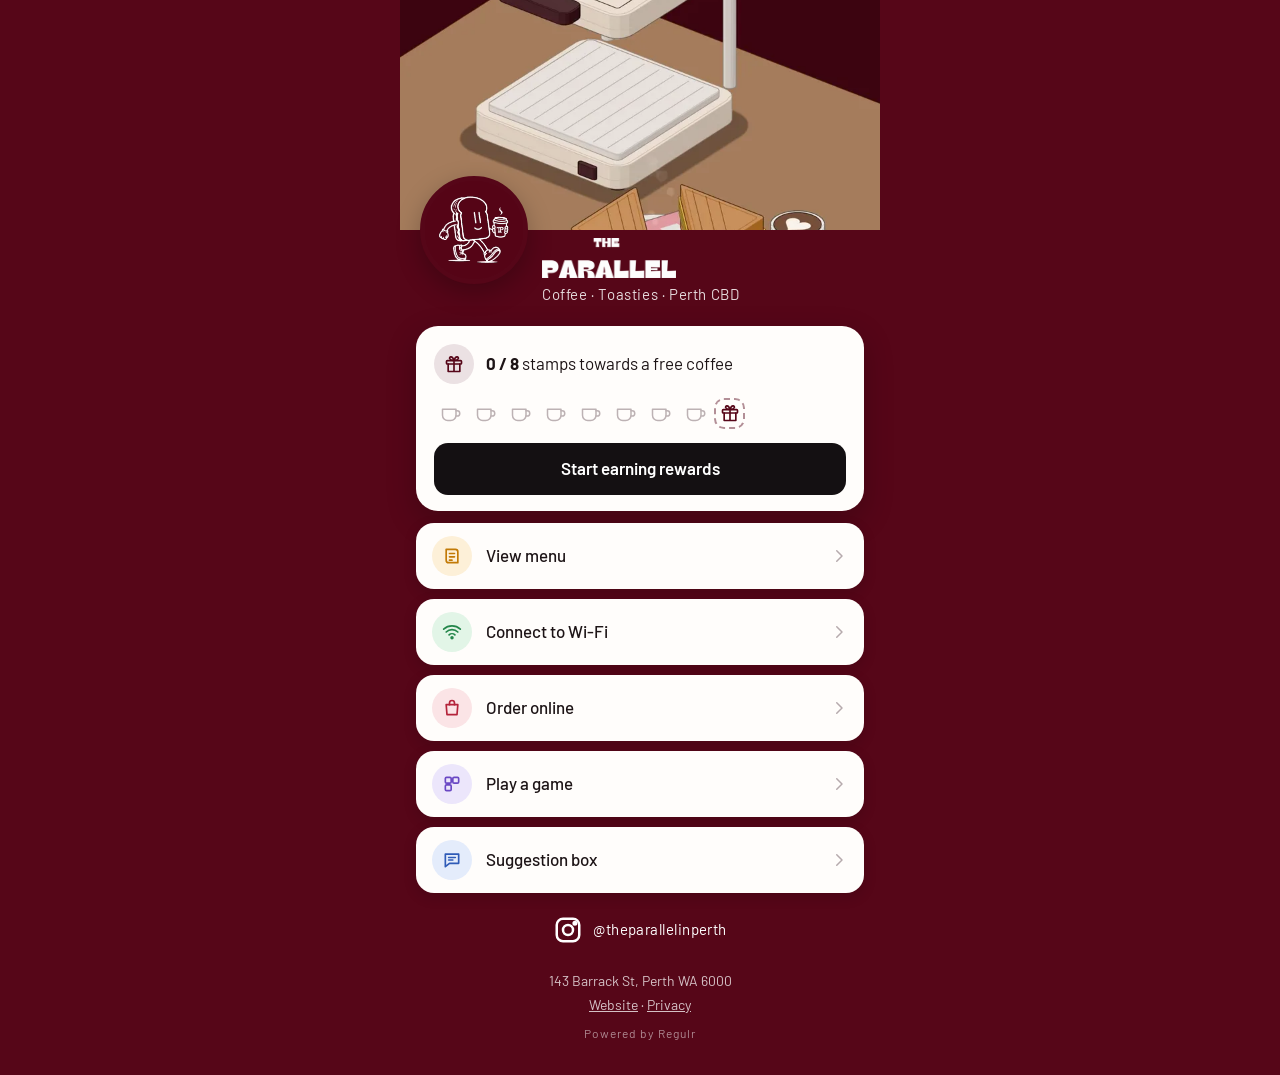
==== commit 73d506ff: "Regulr (preview): conectada a la base real Co-Authored-By: Claude Opus 5.5 <noreply@anthropic.com>" ====
--- a/app/index.html
+++ b/app/index.html
@@ -15,8 +15,8 @@
     <link rel="preconnect" href="https://fonts.gstatic.com" crossorigin />
     <link href="https://fonts.googleapis.com/css2?family=Anton&family=Barlow:wght@400;500;600;700&display=swap" rel="stylesheet" />
     <title>The Parallel</title>
-    <script type="module" crossorigin src="./assets/index-8D137mpe.js"></script>
-    <link rel="stylesheet" crossorigin href="./assets/index-CJI5Zt0P.css">
+    <script type="module" crossorigin src="./assets/index-BFQvel75.js"></script>
+    <link rel="stylesheet" crossorigin href="./assets/index-DakCrSYv.css">
   </head>
   <body>
     <div id="root"></div>
--- a/app/assets/index-DakCrSYv.css
+++ b/app/assets/index-DakCrSYv.css
@@ -0,0 +1 @@
+:root{--brand:#560618;--on-brand:#fff;--display:system-ui, sans-serif;--body:system-ui, sans-serif;--ink:#1d1416;--muted:#6c5f62;--card:#fffdfb;--line:#1d14161f;--radius:22px;--lightningcss-light:initial;--lightningcss-dark: ;color-scheme:light}*,:before,:after{box-sizing:border-box}html,body{margin:0}body{background:var(--brand);color:var(--ink);font-family:var(--body);-webkit-font-smoothing:antialiased;-webkit-tap-highlight-color:transparent;font-size:16px;line-height:1.45}img{max-width:100%;display:block}button,input,textarea{font:inherit}a{color:inherit}.sr-only{clip:rect(0 0 0 0);white-space:nowrap;width:1px;height:1px;position:absolute;overflow:hidden}.home{max-width:480px;min-height:100vh;margin:0 auto}.cover{background:#3d0410;height:230px;overflow:hidden}.cover img{object-fit:cover;width:100%;height:100%}.venue-head{color:var(--on-brand);align-items:flex-start;gap:14px;margin-top:-54px;padding:0 20px 6px;display:flex;position:relative}.badge{border:5px solid var(--brand);background:var(--brand);border-radius:50%;flex:none;width:108px;height:108px;overflow:hidden;box-shadow:0 8px 24px #00000040}.badge img{object-fit:cover;width:100%;height:100%}.venue-head>div{min-width:0;padding-top:62px}.wordmark{object-fit:contain;object-position:left;width:auto;max-width:100%;height:40px}.tagline{letter-spacing:.04em;opacity:.85;margin:6px 0 0;font-size:15px}.content{padding:14px 16px calc(28px + env(safe-area-inset-bottom));gap:12px;display:grid}.stamp-card{background:var(--card);border-radius:var(--radius);gap:14px;padding:18px 18px 16px;display:grid;box-shadow:0 10px 30px #00000038}.stamp-card.ready{outline:3px solid #f2c14e}.stamp-card-title{align-items:center;gap:12px;display:flex}.stamp-card-title p{margin:0;font-size:17px}.stamp-card-title strong{font-weight:700}.stamps{flex-wrap:wrap;gap:4px;display:flex}.stamp{border:2px solid var(--line);color:#bdb2b4;border-radius:50%;justify-content:center;align-items:center;width:31px;height:31px;display:inline-flex}.stamp.cup{border:none;border-radius:10px}.stamp.done{color:var(--brand);background:color-mix(in srgb, var(--brand) 10%, white)}.stamp:not(.cup).done{border-color:var(--brand);background:var(--brand)}.stamp.reward{border:2px dashed color-mix(in srgb, var(--brand) 45%, white);color:var(--brand);border-radius:10px}.stamp.reward.done{color:var(--ink);background:#f2c14e;border-color:#f2c14e}.stamp-card-hint{color:var(--muted);align-items:center;gap:10px;margin:0;font-size:15px;display:flex}.stamp-card-hint svg{color:var(--brand);flex:none}.stamp-card-extra{color:var(--brand);margin:-6px 0 0;font-size:14px;font-weight:600}.round-icon{border-radius:50%;flex:none;justify-content:center;align-items:center;width:40px;height:40px;display:inline-flex}.round-icon.big{width:60px;height:60px}.round-icon.accent{background:color-mix(in srgb, var(--brand) 12%, white);color:var(--brand)}.round-icon.amber{color:#c27a07;background:#fdf0d8}.round-icon.green{color:#23864a;background:#e2f5e7}.round-icon.rose{color:#b4233a;background:#fbe4e6}.round-icon.blue{color:#2f5bb7;background:#e4ecfb}.round-icon.violet{color:#6a48c4;background:#ece6fb}.btn-dark,.btn-light,.btn-ghost{cursor:pointer;text-align:center;border:none;border-radius:14px;justify-content:center;align-items:center;gap:8px;width:100%;min-height:52px;padding:12px 18px;font-size:17px;font-weight:600;text-decoration:none;display:flex}.btn-dark{color:#fff;background:#141012}.btn-light{color:var(--ink);background:#fff}.btn-ghost{color:var(--on-brand);background:0 0;border:1px solid #ffffff80}.btn-ghost.dark{color:var(--ink);border-color:var(--line);background:#fff}button:disabled{opacity:.6;cursor:default}:focus-visible{outline-offset:2px;outline:3px solid #f2c14e}.links{gap:10px;display:grid}.link{background:var(--card);border-radius:18px;align-items:center;gap:14px;min-height:66px;padding:12px 16px;font-size:17px;font-weight:500;text-decoration:none;display:flex;box-shadow:0 4px 14px #00000024}.link>svg:last-child{color:#b6aaad;margin-left:auto}.link:active{transform:scale(.99)}.insta{color:var(--on-brand);letter-spacing:.03em;justify-self:center;align-items:center;gap:10px;padding:10px 16px;font-size:15px;text-decoration:none;display:inline-flex}.demo-box{color:var(--on-brand);background:#ffffff1f;border-radius:16px;gap:10px;padding:12px 14px;font-size:14px;display:grid}.demo-box p{margin:0}.foot{color:var(--on-brand);opacity:.75;text-align:center;font-size:14px}.foot p{margin:4px 0}.link-btn{color:inherit;cursor:pointer;font-size:inherit;background:0 0;border:none;padding:0;text-decoration:underline}.sheet-backdrop{z-index:20;background:#0a04068c;justify-content:center;align-items:flex-end;animation:.2s fade;display:flex;position:fixed;inset:0}.sheet{width:100%;max-width:480px;max-height:94vh;padding:14px 22px calc(26px + env(safe-area-inset-bottom));border-radius:26px 26px 0 0;animation:.28s cubic-bezier(.2,.9,.3,1) up;position:relative;overflow-y:auto}.sheet.brand{background:var(--brand);color:var(--on-brand)}.sheet.light{background:var(--card);color:var(--ink)}.sheet-grip{opacity:.3;background:currentColor;border-radius:3px;width:44px;height:5px;margin:0 auto 8px}.sheet-close{width:40px;height:40px;color:inherit;cursor:pointer;background:#7f7f7f2e;border:none;border-radius:50%;font-size:24px;line-height:1;position:absolute;top:10px;right:12px}@keyframes up{0%{opacity:0;transform:translateY(40px)}}@keyframes fade{0%{opacity:0}}.join{text-align:center;gap:12px;padding-top:6px;display:grid}.join .round-icon{color:var(--on-brand);background:#ffffff29;justify-self:center}.join h2,.wifi h2,.tap-screen h2,.panel h2{font-family:var(--display);letter-spacing:.02em;margin:0;font-size:30px;font-weight:400;line-height:1.1}.join-sub{opacity:.9;margin:-4px 0 6px}.join input:not([type=checkbox]),.panel input,.panel textarea{width:100%;min-height:52px;color:var(--ink);background:#fff;border:1px solid #0000;border-radius:14px;padding:12px 16px;font-size:17px}.join input[type=date]{text-align:left}.join-label{text-align:left;opacity:.9;margin-bottom:-6px;font-size:14px}.join-check{text-align:left;align-items:center;gap:12px;padding:6px 2px;font-size:15px;display:flex}.join-check input{accent-color:#fff;flex:none;width:22px;height:22px}.join-error{color:#b4233a;background:#fff;border-radius:10px;margin:0;padding:8px 12px;font-size:15px}.join-legal{opacity:.85;margin:2px 0 0;font-size:13px}.wifi{text-align:center;gap:12px;padding-top:6px;display:grid}.wifi .round-icon{justify-self:center}.wifi dl{gap:2px;margin:0;display:grid}.wifi dt{color:var(--muted);text-transform:uppercase;letter-spacing:.1em;font-size:13px}.wifi dd{word-break:break-all;margin:0 0 8px;font-size:22px;font-weight:600}.muted{color:var(--muted);margin:0}.tap-screen{max-width:480px;min-height:100vh;color:var(--on-brand);text-align:center;flex-direction:column;justify-content:center;align-items:center;gap:16px;margin:0 auto;padding:40px 24px;display:flex}.tap-screen .btn-light,.tap-screen .btn-ghost{max-width:340px}.tap-burst{background:#ffffff24;border-radius:50%;justify-content:center;align-items:center;width:150px;height:150px;animation:.5s cubic-bezier(.2,1.4,.4,1) pop;display:flex}.tap-text{opacity:.95;margin:0;font-size:18px}.tap-text.small{opacity:.8;font-size:15px}@keyframes pop{0%{opacity:0;transform:scale(.4)}}.menu-page,.plain-page{background:var(--card);max-width:480px;min-height:100vh;margin:0 auto;padding-bottom:96px}.plain-page{padding-bottom:32px}.menu-head{z-index:5;background:var(--card);align-items:center;gap:8px;padding:12px 12px 8px;display:flex;position:sticky;top:0}.menu-head h1{font-family:var(--display);letter-spacing:.02em;margin:0;font-size:28px;font-weight:400}.icon-btn{border-radius:50%;justify-content:center;align-items:center;width:44px;height:44px;text-decoration:none;display:inline-flex}.menu-tabs{z-index:5;background:var(--card);gap:8px;padding:4px 16px 12px;display:flex;position:sticky;top:64px;overflow-x:auto}.menu-tabs button{min-height:40px;color:var(--ink);cursor:pointer;background:#efe8e9;border:none;border-radius:999px;flex:none;padding:8px 18px;font-weight:600}.menu-tabs button.on{background:var(--brand);color:var(--on-brand)}.menu-list{padding:0 16px}.menu-list section{margin-bottom:18px}.menu-list h2{text-transform:uppercase;letter-spacing:.12em;color:var(--muted);margin:8px 0 4px;font-size:13px;font-weight:600}.menu-note{text-transform:none;letter-spacing:0;font-weight:400}.menu-item{border-bottom:1px solid var(--line);justify-content:space-between;gap:16px;padding:12px 0;display:flex}.menu-item-name{margin:0;font-size:17px;font-weight:600}.menu-item-desc{color:var(--muted);margin:2px 0 0;font-size:15px}.menu-item-price{white-space:nowrap;margin:0;font-weight:600}.tag{color:#23864a;vertical-align:2px;background:#e2f5e7;border-radius:6px;margin-left:6px;padding:1px 6px;font-size:12px;font-weight:600;display:inline-block}.menu-foot{color:var(--muted);margin:8px 0 0;font-size:14px}.menu-empty{color:var(--muted);text-align:center;padding:24px 0}.btn-dark.order{margin:8px 0 16px}.menu-search{left:50%;bottom:calc(14px + env(safe-area-inset-bottom));width:min(448px,100% - 32px);min-height:52px;color:var(--muted);background:#fff;border-radius:999px;align-items:center;gap:10px;padding:0 16px;display:flex;position:fixed;transform:translate(-50%);box-shadow:0 6px 24px #0003}.menu-search input{color:var(--ink);background:0 0;border:none;outline:none;flex:1;min-height:50px;font-size:17px}.panel{gap:12px;padding:8px 16px 16px;display:grid}.panel p{margin:0}.panel label{margin-bottom:-6px;font-size:15px;font-weight:600}.panel input,.panel textarea{border-color:var(--line)}@media (prefers-reduced-motion:reduce){*{animation:none!important}}.game-page{max-width:480px;min-height:100vh;padding:0 14px calc(18px + env(safe-area-inset-bottom));color:var(--on-brand);touch-action:manipulation;-webkit-user-select:none;user-select:none;flex-direction:column;gap:10px;margin:0 auto;display:flex}.game-head{align-items:center;gap:8px;padding-top:10px;display:flex}.game-head h1{font-family:var(--display);letter-spacing:.02em;flex:1;margin:0;font-size:26px;font-weight:400}.icon-btn.light{color:var(--on-brand)}.game-pause{min-height:40px;color:inherit;cursor:pointer;background:0 0;border:1px solid #ffffff80;border-radius:999px;padding:6px 16px;font-weight:600}.game-stats{opacity:.9;justify-content:space-between;font-size:15px;display:flex}.game-stats strong{margin-left:4px;font-size:18px}.game-board{width:min(100%,55.5556dvh - 150px);margin:0 auto;position:relative}.game-board canvas{touch-action:none;border-radius:14px;width:100%;display:block;box-shadow:0 10px 30px #00000059}.game-over{text-align:center;background:#2a0209d1;border-radius:14px;flex-direction:column;justify-content:center;align-items:center;gap:12px;padding:24px;display:flex;position:absolute;inset:0}.game-over h2{font-family:var(--display);margin:0;font-size:34px;font-weight:400}.game-over p{margin:0;font-size:18px}.game-pad{grid-template-columns:repeat(4,1fr);gap:10px;display:grid}.game-pad button{min-height:60px;color:var(--on-brand);cursor:pointer;background:#ffffff24;border:none;border-radius:16px;font-size:24px}.game-pad button:active{background:#ffffff47}.game-hint{text-align:center;opacity:.7;margin:0;font-size:13px}.game-board.builder{width:min(100%,50dvh - 150px)}.game-stats .next em{margin-left:4px;font-size:20px;font-style:normal}.game-toast{color:var(--ink);white-space:nowrap;background:#fff;border-radius:999px;margin:0;padding:8px 14px;font-size:15px;font-weight:600;animation:.3s pop;position:absolute;top:16px;left:50%;transform:translate(-50%);box-shadow:0 6px 18px #0000004d}.game-help{opacity:.9;font-size:14px}.game-help summary{cursor:pointer;text-align:center;padding:6px;font-weight:600}.game-help ul{margin:4px 0 0;padding-left:18px}.games-intro{color:var(--muted);margin:0 16px 12px}.games .links{padding:0 16px}.games .link{border:1px solid var(--line);box-shadow:none;background:#fff}.games .link>span:nth-child(2){gap:2px;display:grid}.games .link small{color:var(--muted);font-size:14px;font-weight:400}.game-emoji{text-align:center;flex:none;width:44px;font-size:30px}.join-switch{color:inherit;cursor:pointer;background:0 0;border:none;padding:6px;font-size:15px;text-decoration:underline}.admin-body{gap:14px;padding:0 16px 24px;display:grid}.tiles{grid-template-columns:repeat(3,1fr);gap:8px;display:grid}.tile{border:1px solid var(--line);background:#fff;border-radius:14px;padding:10px}.tile p{margin:0}.tile-value{font-family:var(--display);color:var(--brand);font-size:28px;line-height:1.1}.tile-label{font-size:14px;font-weight:600}.tile-sub{color:var(--muted);font-size:12px}.admin-tabs{padding:0;position:static}.admin-list{gap:8px;display:grid}.admin-row{border:1px solid var(--line);background:#fff;border-radius:12px;padding:10px 12px}.admin-row p{margin:0}.admin-row.member{justify-content:space-between;align-items:center;gap:10px;display:flex}.small{font-size:13px}.btn-small{border:1px solid var(--line);min-height:40px;color:var(--brand);cursor:pointer;background:#fff;border-radius:10px;flex:none;padding:6px 12px;font-weight:600}.admin-tools{align-items:center;gap:10px;display:flex}.admin-tools input[type=search]{border:1px solid var(--line);border-radius:12px;flex:1;min-height:44px;padding:8px 12px;font-size:16px}.admin-check{white-space:nowrap;align-items:center;gap:6px;font-size:14px;display:flex}.admin-msg{color:#b4233a;margin:0}.admin-switch,.admin-signout{color:var(--muted);justify-self:center}.tag-new{gap:8px;display:grid}.tag-link{word-break:break-all;background:#f3eeef;border-radius:10px;margin:0;padding:10px;font-family:ui-monospace,monospace;font-size:14px}.tag-new img{justify-self:center;width:220px}.powered{letter-spacing:.08em;opacity:.7;font-size:12px;margin-top:10px!important}
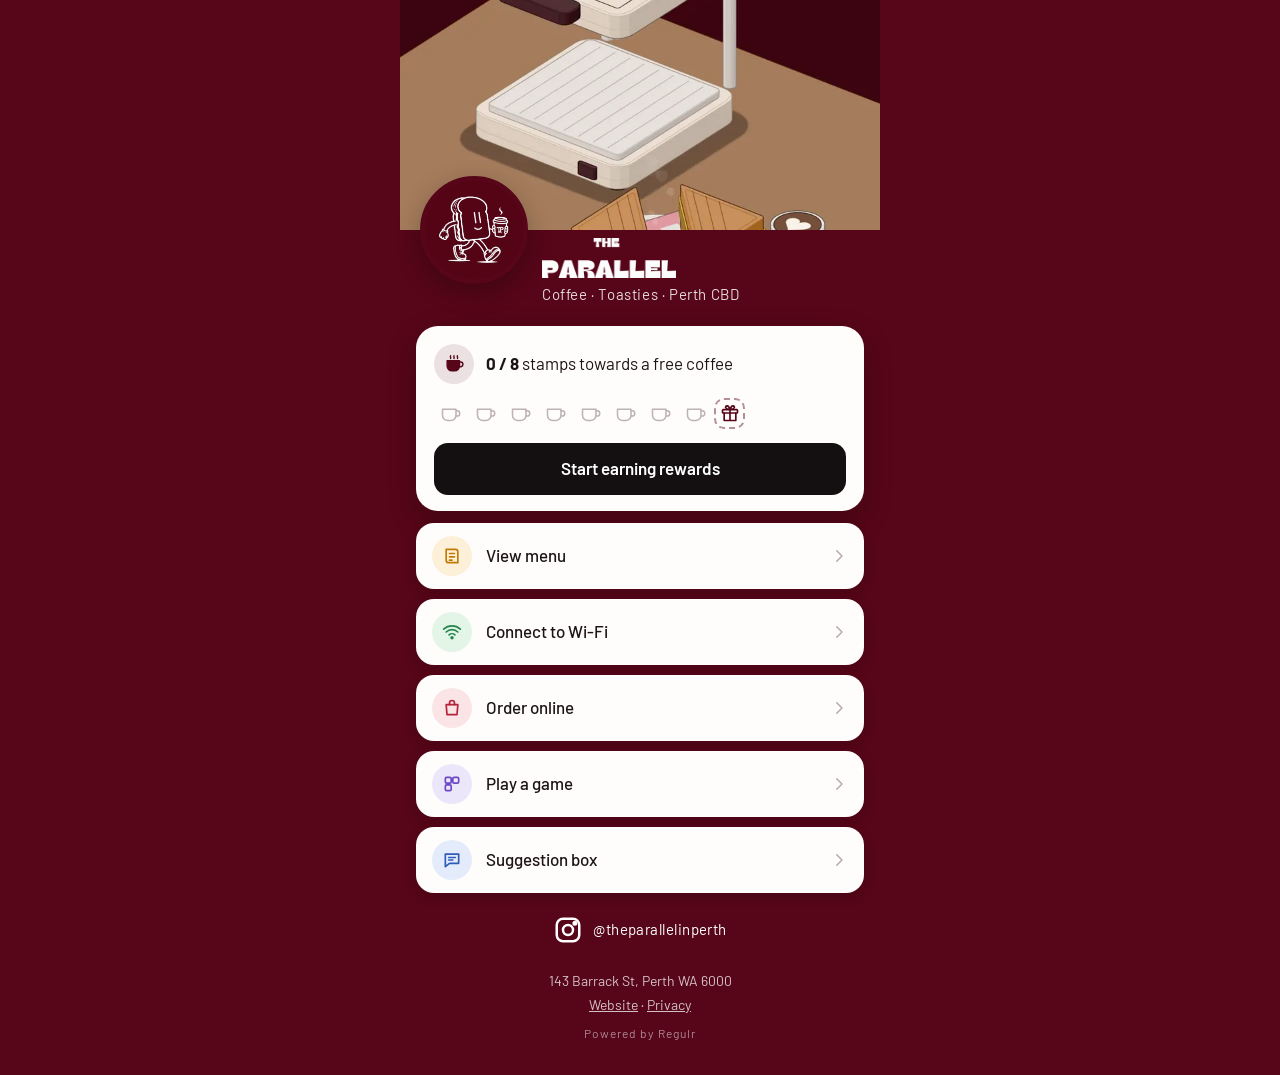
==== commit e00cc702: "Regulr (preview): varias tarjetas, dibujos y ajustes del café Co-Authored-By: Claude Opus 5.5 <norep" ====
--- a/app/index.html
+++ b/app/index.html
@@ -15,8 +15,8 @@
     <link rel="preconnect" href="https://fonts.gstatic.com" crossorigin />
     <link href="https://fonts.googleapis.com/css2?family=Anton&family=Barlow:wght@400;500;600;700&display=swap" rel="stylesheet" />
     <title>The Parallel</title>
-    <script type="module" crossorigin src="./assets/index-BFQvel75.js"></script>
-    <link rel="stylesheet" crossorigin href="./assets/index-DakCrSYv.css">
+    <script type="module" crossorigin src="./assets/index-lFsCT6BD.js"></script>
+    <link rel="stylesheet" crossorigin href="./assets/index-DFOOgfzl.css">
   </head>
   <body>
     <div id="root"></div>
--- a/app/assets/index-DFOOgfzl.css
+++ b/app/assets/index-DFOOgfzl.css
@@ -0,0 +1 @@
+:root{--brand:#560618;--on-brand:#fff;--display:system-ui, sans-serif;--body:system-ui, sans-serif;--ink:#1d1416;--muted:#6c5f62;--card:#fffdfb;--line:#1d14161f;--radius:22px;--lightningcss-light:initial;--lightningcss-dark: ;color-scheme:light}*,:before,:after{box-sizing:border-box}html,body{margin:0}body{background:var(--brand);color:var(--ink);font-family:var(--body);-webkit-font-smoothing:antialiased;-webkit-tap-highlight-color:transparent;font-size:16px;line-height:1.45}img{max-width:100%;display:block}button,input,textarea{font:inherit}a{color:inherit}.sr-only{clip:rect(0 0 0 0);white-space:nowrap;width:1px;height:1px;position:absolute;overflow:hidden}.home{max-width:480px;min-height:100vh;margin:0 auto}.cover{background:#3d0410;height:230px;overflow:hidden}.cover img{object-fit:cover;width:100%;height:100%}.venue-head{color:var(--on-brand);align-items:flex-start;gap:14px;margin-top:-54px;padding:0 20px 6px;display:flex;position:relative}.badge{border:5px solid var(--brand);background:var(--brand);border-radius:50%;flex:none;width:108px;height:108px;overflow:hidden;box-shadow:0 8px 24px #00000040}.badge img{object-fit:cover;width:100%;height:100%}.venue-head>div{min-width:0;padding-top:62px}.wordmark{object-fit:contain;object-position:left;width:auto;max-width:100%;height:40px}.tagline{letter-spacing:.04em;opacity:.85;margin:6px 0 0;font-size:15px}.content{padding:14px 16px calc(28px + env(safe-area-inset-bottom));gap:12px;display:grid}.stamp-card{background:var(--card);border-radius:var(--radius);gap:14px;padding:18px 18px 16px;display:grid;box-shadow:0 10px 30px #00000038}.stamp-card.ready{outline:3px solid #f2c14e}.stamp-card-title{align-items:center;gap:12px;display:flex}.stamp-card-title p{margin:0;font-size:17px}.stamp-card-title strong{font-weight:700}.stamps{flex-wrap:wrap;gap:4px;display:flex}.stamp{border:2px solid var(--line);color:#bdb2b4;border-radius:50%;justify-content:center;align-items:center;width:31px;height:31px;display:inline-flex}.stamp.cup{border:none;border-radius:10px}.stamp.done{color:var(--brand);background:color-mix(in srgb, var(--brand) 10%, white)}.stamp:not(.cup).done{border-color:var(--brand);background:var(--brand)}.stamp.reward{border:2px dashed color-mix(in srgb, var(--brand) 45%, white);color:var(--brand);border-radius:10px}.stamp.reward.done{color:var(--ink);background:#f2c14e;border-color:#f2c14e}.stamp-card-hint{color:var(--muted);align-items:center;gap:10px;margin:0;font-size:15px;display:flex}.stamp-card-hint svg{color:var(--brand);flex:none}.stamp-card-extra{color:var(--brand);margin:-6px 0 0;font-size:14px;font-weight:600}.round-icon{border-radius:50%;flex:none;justify-content:center;align-items:center;width:40px;height:40px;display:inline-flex}.round-icon.big{width:60px;height:60px}.round-icon.accent{background:color-mix(in srgb, var(--brand) 12%, white);color:var(--brand)}.round-icon.amber{color:#c27a07;background:#fdf0d8}.round-icon.green{color:#23864a;background:#e2f5e7}.round-icon.rose{color:#b4233a;background:#fbe4e6}.round-icon.blue{color:#2f5bb7;background:#e4ecfb}.round-icon.violet{color:#6a48c4;background:#ece6fb}.btn-dark,.btn-light,.btn-ghost{cursor:pointer;text-align:center;border:none;border-radius:14px;justify-content:center;align-items:center;gap:8px;width:100%;min-height:52px;padding:12px 18px;font-size:17px;font-weight:600;text-decoration:none;display:flex}.btn-dark{color:#fff;background:#141012}.btn-light{color:var(--ink);background:#fff}.btn-ghost{color:var(--on-brand);background:0 0;border:1px solid #ffffff80}.btn-ghost.dark{color:var(--ink);border-color:var(--line);background:#fff}button:disabled{opacity:.6;cursor:default}:focus-visible{outline-offset:2px;outline:3px solid #f2c14e}.links{gap:10px;display:grid}.link{background:var(--card);border-radius:18px;align-items:center;gap:14px;min-height:66px;padding:12px 16px;font-size:17px;font-weight:500;text-decoration:none;display:flex;box-shadow:0 4px 14px #00000024}.link>svg:last-child{color:#b6aaad;margin-left:auto}.link:active{transform:scale(.99)}.insta{color:var(--on-brand);letter-spacing:.03em;justify-self:center;align-items:center;gap:10px;padding:10px 16px;font-size:15px;text-decoration:none;display:inline-flex}.demo-box{color:var(--on-brand);background:#ffffff1f;border-radius:16px;gap:10px;padding:12px 14px;font-size:14px;display:grid}.demo-box p{margin:0}.foot{color:var(--on-brand);opacity:.75;text-align:center;font-size:14px}.foot p{margin:4px 0}.link-btn{color:inherit;cursor:pointer;font-size:inherit;background:0 0;border:none;padding:0;text-decoration:underline}.sheet-backdrop{z-index:20;background:#0a04068c;justify-content:center;align-items:flex-end;animation:.2s fade;display:flex;position:fixed;inset:0}.sheet{width:100%;max-width:480px;max-height:94vh;padding:14px 22px calc(26px + env(safe-area-inset-bottom));border-radius:26px 26px 0 0;animation:.28s cubic-bezier(.2,.9,.3,1) up;position:relative;overflow-y:auto}.sheet.brand{background:var(--brand);color:var(--on-brand)}.sheet.light{background:var(--card);color:var(--ink)}.sheet-grip{opacity:.3;background:currentColor;border-radius:3px;width:44px;height:5px;margin:0 auto 8px}.sheet-close{width:40px;height:40px;color:inherit;cursor:pointer;background:#7f7f7f2e;border:none;border-radius:50%;font-size:24px;line-height:1;position:absolute;top:10px;right:12px}@keyframes up{0%{opacity:0;transform:translateY(40px)}}@keyframes fade{0%{opacity:0}}.join{text-align:center;gap:12px;padding-top:6px;display:grid}.join .round-icon{color:var(--on-brand);background:#ffffff29;justify-self:center}.join h2,.wifi h2,.tap-screen h2,.panel h2{font-family:var(--display);letter-spacing:.02em;margin:0;font-size:30px;font-weight:400;line-height:1.1}.join-sub{opacity:.9;margin:-4px 0 6px}.join input:not([type=checkbox]),.panel input,.panel textarea{width:100%;min-height:52px;color:var(--ink);background:#fff;border:1px solid #0000;border-radius:14px;padding:12px 16px;font-size:17px}.join input[type=date]{text-align:left}.join-label{text-align:left;opacity:.9;margin-bottom:-6px;font-size:14px}.join-check{text-align:left;align-items:center;gap:12px;padding:6px 2px;font-size:15px;display:flex}.join-check input{accent-color:#fff;flex:none;width:22px;height:22px}.join-error{color:#b4233a;background:#fff;border-radius:10px;margin:0;padding:8px 12px;font-size:15px}.join-legal{opacity:.85;margin:2px 0 0;font-size:13px}.wifi{text-align:center;gap:12px;padding-top:6px;display:grid}.wifi .round-icon{justify-self:center}.wifi dl{gap:2px;margin:0;display:grid}.wifi dt{color:var(--muted);text-transform:uppercase;letter-spacing:.1em;font-size:13px}.wifi dd{word-break:break-all;margin:0 0 8px;font-size:22px;font-weight:600}.muted{color:var(--muted);margin:0}.tap-screen{max-width:480px;min-height:100vh;color:var(--on-brand);text-align:center;flex-direction:column;justify-content:center;align-items:center;gap:16px;margin:0 auto;padding:40px 24px;display:flex}.tap-screen .btn-light,.tap-screen .btn-ghost{max-width:340px}.tap-burst{background:#ffffff24;border-radius:50%;justify-content:center;align-items:center;width:150px;height:150px;animation:.5s cubic-bezier(.2,1.4,.4,1) pop;display:flex}.tap-text{opacity:.95;margin:0;font-size:18px}.tap-text.small{opacity:.8;font-size:15px}@keyframes pop{0%{opacity:0;transform:scale(.4)}}.menu-page,.plain-page{background:var(--card);max-width:480px;min-height:100vh;margin:0 auto;padding-bottom:96px}.plain-page{padding-bottom:32px}.menu-head{z-index:5;background:var(--card);align-items:center;gap:8px;padding:12px 12px 8px;display:flex;position:sticky;top:0}.menu-head h1{font-family:var(--display);letter-spacing:.02em;margin:0;font-size:28px;font-weight:400}.icon-btn{border-radius:50%;justify-content:center;align-items:center;width:44px;height:44px;text-decoration:none;display:inline-flex}.menu-tabs{z-index:5;background:var(--card);gap:8px;padding:4px 16px 12px;display:flex;position:sticky;top:64px;overflow-x:auto}.menu-tabs button{min-height:40px;color:var(--ink);cursor:pointer;background:#efe8e9;border:none;border-radius:999px;flex:none;padding:8px 18px;font-weight:600}.menu-tabs button.on{background:var(--brand);color:var(--on-brand)}.menu-list{padding:0 16px}.menu-list section{margin-bottom:18px}.menu-list h2{text-transform:uppercase;letter-spacing:.12em;color:var(--muted);margin:8px 0 4px;font-size:13px;font-weight:600}.menu-note{text-transform:none;letter-spacing:0;font-weight:400}.menu-item{border-bottom:1px solid var(--line);justify-content:space-between;gap:16px;padding:12px 0;display:flex}.menu-item-name{margin:0;font-size:17px;font-weight:600}.menu-item-desc{color:var(--muted);margin:2px 0 0;font-size:15px}.menu-item-price{white-space:nowrap;margin:0;font-weight:600}.tag{color:#23864a;vertical-align:2px;background:#e2f5e7;border-radius:6px;margin-left:6px;padding:1px 6px;font-size:12px;font-weight:600;display:inline-block}.menu-foot{color:var(--muted);margin:8px 0 0;font-size:14px}.menu-empty{color:var(--muted);text-align:center;padding:24px 0}.btn-dark.order{margin:8px 0 16px}.menu-search{left:50%;bottom:calc(14px + env(safe-area-inset-bottom));width:min(448px,100% - 32px);min-height:52px;color:var(--muted);background:#fff;border-radius:999px;align-items:center;gap:10px;padding:0 16px;display:flex;position:fixed;transform:translate(-50%);box-shadow:0 6px 24px #0003}.menu-search input{color:var(--ink);background:0 0;border:none;outline:none;flex:1;min-height:50px;font-size:17px}.panel{gap:12px;padding:8px 16px 16px;display:grid}.panel p{margin:0}.panel label{margin-bottom:-6px;font-size:15px;font-weight:600}.panel input,.panel textarea{border-color:var(--line)}@media (prefers-reduced-motion:reduce){*{animation:none!important}}.game-page{max-width:480px;min-height:100vh;padding:0 14px calc(18px + env(safe-area-inset-bottom));color:var(--on-brand);touch-action:manipulation;-webkit-user-select:none;user-select:none;flex-direction:column;gap:10px;margin:0 auto;display:flex}.game-head{align-items:center;gap:8px;padding-top:10px;display:flex}.game-head h1{font-family:var(--display);letter-spacing:.02em;flex:1;margin:0;font-size:26px;font-weight:400}.icon-btn.light{color:var(--on-brand)}.game-pause{min-height:40px;color:inherit;cursor:pointer;background:0 0;border:1px solid #ffffff80;border-radius:999px;padding:6px 16px;font-weight:600}.game-stats{opacity:.9;justify-content:space-between;font-size:15px;display:flex}.game-stats strong{margin-left:4px;font-size:18px}.game-board{width:min(100%,55.5556dvh - 150px);margin:0 auto;position:relative}.game-board canvas{touch-action:none;border-radius:14px;width:100%;display:block;box-shadow:0 10px 30px #00000059}.game-over{text-align:center;background:#2a0209d1;border-radius:14px;flex-direction:column;justify-content:center;align-items:center;gap:12px;padding:24px;display:flex;position:absolute;inset:0}.game-over h2{font-family:var(--display);margin:0;font-size:34px;font-weight:400}.game-over p{margin:0;font-size:18px}.game-pad{grid-template-columns:repeat(4,1fr);gap:10px;display:grid}.game-pad button{min-height:60px;color:var(--on-brand);cursor:pointer;background:#ffffff24;border:none;border-radius:16px;font-size:24px}.game-pad button:active{background:#ffffff47}.game-hint{text-align:center;opacity:.7;margin:0;font-size:13px}.game-board.builder{width:min(100%,50dvh - 150px)}.game-stats .next em{margin-left:4px;font-size:20px;font-style:normal}.game-toast{color:var(--ink);white-space:nowrap;background:#fff;border-radius:999px;margin:0;padding:8px 14px;font-size:15px;font-weight:600;animation:.3s pop;position:absolute;top:16px;left:50%;transform:translate(-50%);box-shadow:0 6px 18px #0000004d}.game-help{opacity:.9;font-size:14px}.game-help summary{cursor:pointer;text-align:center;padding:6px;font-weight:600}.game-help ul{margin:4px 0 0;padding-left:18px}.games-intro{color:var(--muted);margin:0 16px 12px}.games .links{padding:0 16px}.games .link{border:1px solid var(--line);box-shadow:none;background:#fff}.games .link>span:nth-child(2){gap:2px;display:grid}.games .link small{color:var(--muted);font-size:14px;font-weight:400}.game-emoji{text-align:center;flex:none;width:44px;font-size:30px}.join-switch{color:inherit;cursor:pointer;background:0 0;border:none;padding:6px;font-size:15px;text-decoration:underline}.admin-body{gap:14px;padding:0 16px 24px;display:grid}.tiles{grid-template-columns:repeat(3,1fr);gap:8px;display:grid}.tile{border:1px solid var(--line);background:#fff;border-radius:14px;padding:10px}.tile p{margin:0}.tile-value{font-family:var(--display);color:var(--brand);font-size:28px;line-height:1.1}.tile-label{font-size:14px;font-weight:600}.tile-sub{color:var(--muted);font-size:12px}.admin-tabs{padding:0;position:static}.admin-list{gap:8px;display:grid}.admin-row{border:1px solid var(--line);background:#fff;border-radius:12px;padding:10px 12px}.admin-row p{margin:0}.admin-row.member{justify-content:space-between;align-items:center;gap:10px;display:flex}.small{font-size:13px}.btn-small{border:1px solid var(--line);min-height:40px;color:var(--brand);cursor:pointer;background:#fff;border-radius:10px;flex:none;padding:6px 12px;font-weight:600}.admin-tools{align-items:center;gap:10px;display:flex}.admin-tools input[type=search]{border:1px solid var(--line);border-radius:12px;flex:1;min-height:44px;padding:8px 12px;font-size:16px}.admin-check{white-space:nowrap;align-items:center;gap:6px;font-size:14px;display:flex}.admin-msg{color:#b4233a;margin:0}.admin-switch,.admin-signout{color:var(--muted);justify-self:center}.tag-new{gap:8px;display:grid}.tag-link{word-break:break-all;background:#f3eeef;border-radius:10px;margin:0;padding:10px;font-family:ui-monospace,monospace;font-size:14px}.tag-new img{justify-self:center;width:220px}.powered{letter-spacing:.08em;opacity:.7;font-size:12px;margin-top:10px!important}.admin-venue{align-items:center;gap:8px;font-weight:600;display:flex}.admin-venue select{border:1px solid var(--line);border-radius:10px;min-height:44px;padding:6px 10px;font-size:16px}.regulr{--brand:#121417;--on-brand:#fff;background:#f4f2ee;min-height:100vh}.regulr-head{color:#fff;background:#121417;align-items:center;gap:8px;padding:18px 16px 16px;display:flex}.regulr-head h1{font-family:var(--display);letter-spacing:.02em;margin:0;font-size:30px;font-weight:400}.regulr-brand{letter-spacing:.24em;text-transform:uppercase;color:#f2c14e;margin:0;font-size:13px;font-weight:700}.regulr .admin-body{padding-top:16px}.regulr .tile-value{color:#121417}.regulr-section{text-transform:uppercase;letter-spacing:.12em;color:var(--muted);margin:6px 0 0;font-size:13px}.client-card{border:1px solid var(--line);background:#fff;border-radius:16px;overflow:hidden}.client-open{text-align:left;cursor:pointer;width:100%;color:inherit;background:0 0;border:none;align-items:center;gap:12px;padding:14px 16px;font-size:17px;display:flex}.client-open>span{flex:1;gap:2px;display:grid}.client-open small{color:var(--muted);font-size:14px}.client-link{border-top:1px solid var(--line);color:#2f5bb7;padding:10px 16px;font-size:14px;text-decoration:none;display:block}.stamp-card-name{text-transform:uppercase;letter-spacing:.12em;color:var(--muted);margin:0 0 -4px;font-size:13px;font-weight:600}.member-cards{gap:6px;margin-top:8px;display:grid}.member-card{color:var(--brand);align-items:center;gap:8px;display:flex}.member-card span{color:var(--ink);flex:1;font-size:14px}.tag-row{border:1px solid var(--line);color:var(--brand);background:#fff;border-radius:12px;align-items:center;gap:12px;padding:10px 12px;display:flex}.tag-row>span{color:var(--ink);flex:1;display:grid}.tag-row small{color:var(--muted);font-size:13px}.tag-row.off{opacity:.6}.btn-small.add{justify-self:start}.settings-title{text-transform:uppercase;letter-spacing:.12em;color:var(--muted);margin:8px 0 0;font-size:13px}.settings-box{border:1px solid var(--line);background:#fff;border-radius:14px;padding:14px}.icon-pick{grid-template-columns:repeat(5,1fr);gap:6px;display:grid}.icon-pick button{border:1px solid var(--line);color:var(--brand);cursor:pointer;background:#fff;border-radius:12px;justify-items:center;gap:4px;padding:8px 2px;display:grid}.icon-pick button.on{border:2px solid var(--brand);background:color-mix(in srgb, var(--brand) 8%, white)}.icon-pick small{color:var(--ink);font-size:11px}.row-actions{align-items:center;gap:10px;display:flex}.row-actions .btn-dark{flex:1}.admin-msg.ok{color:#23864a}
